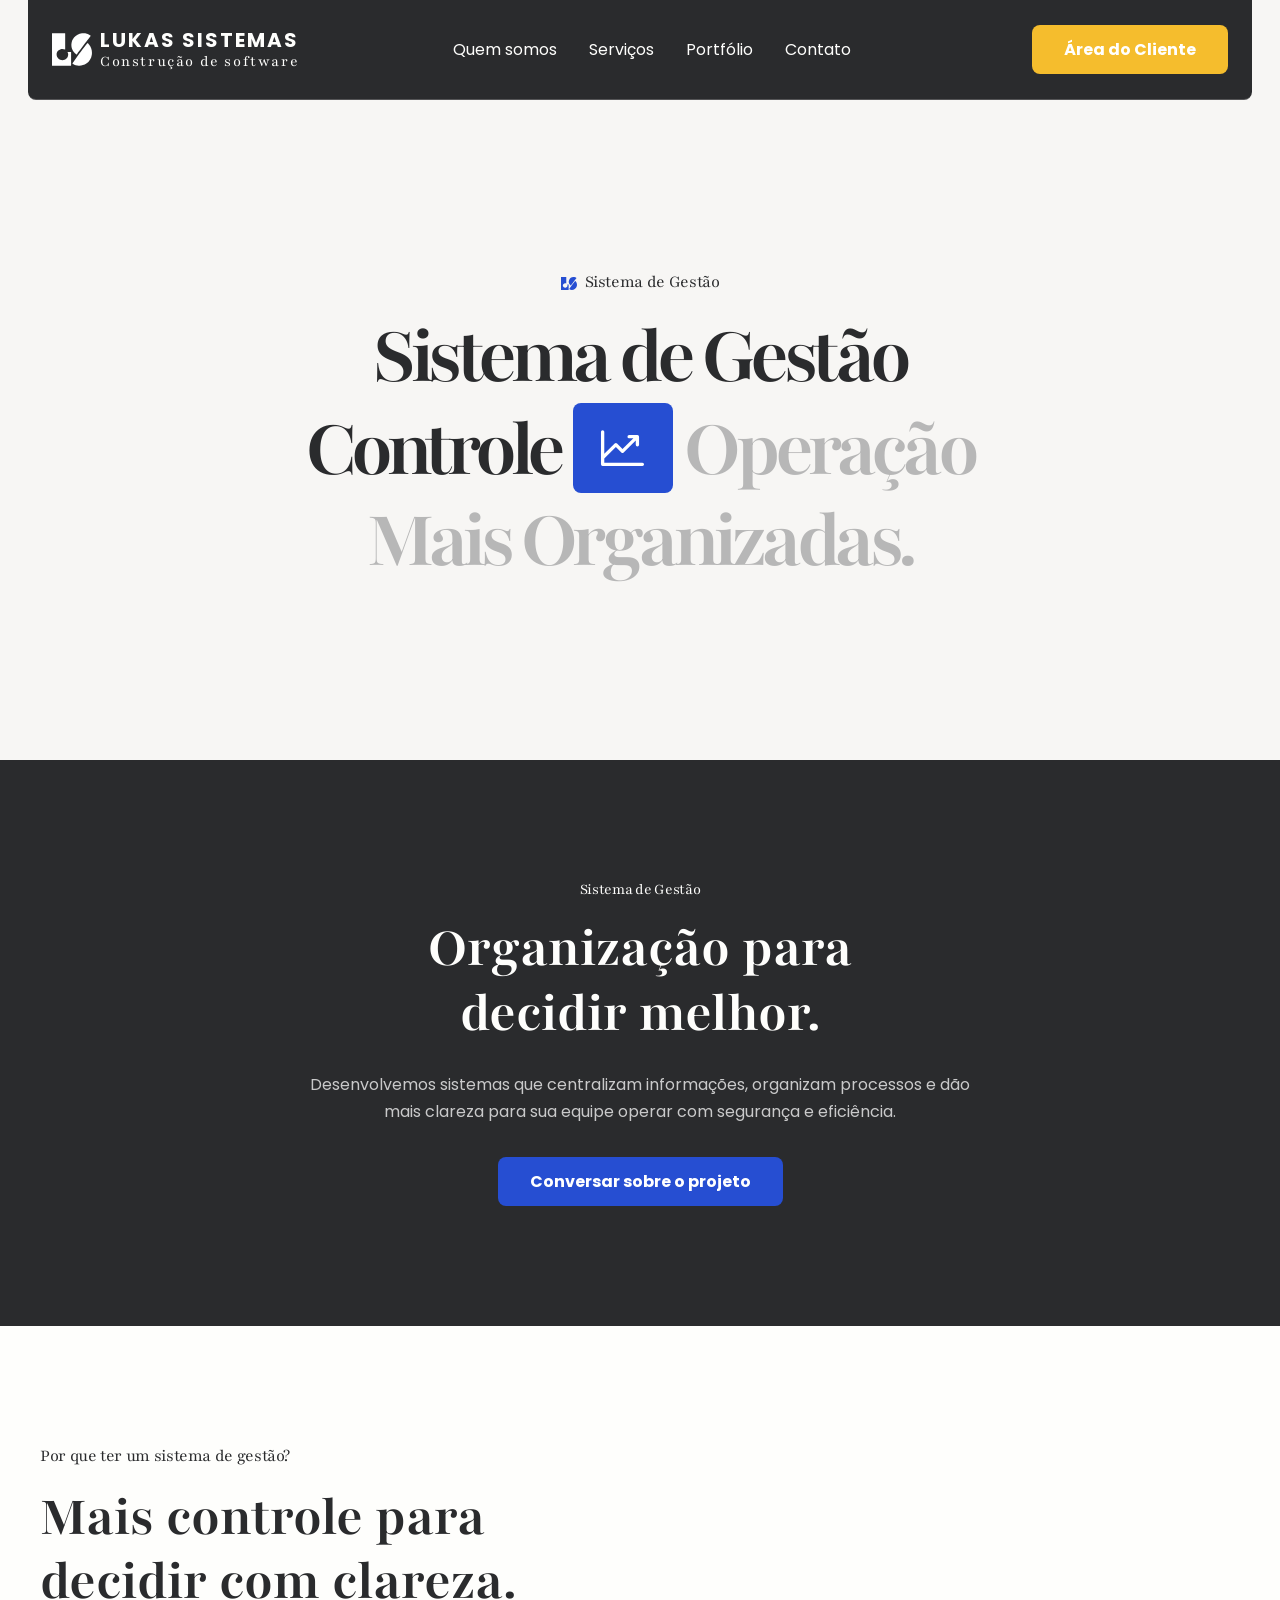
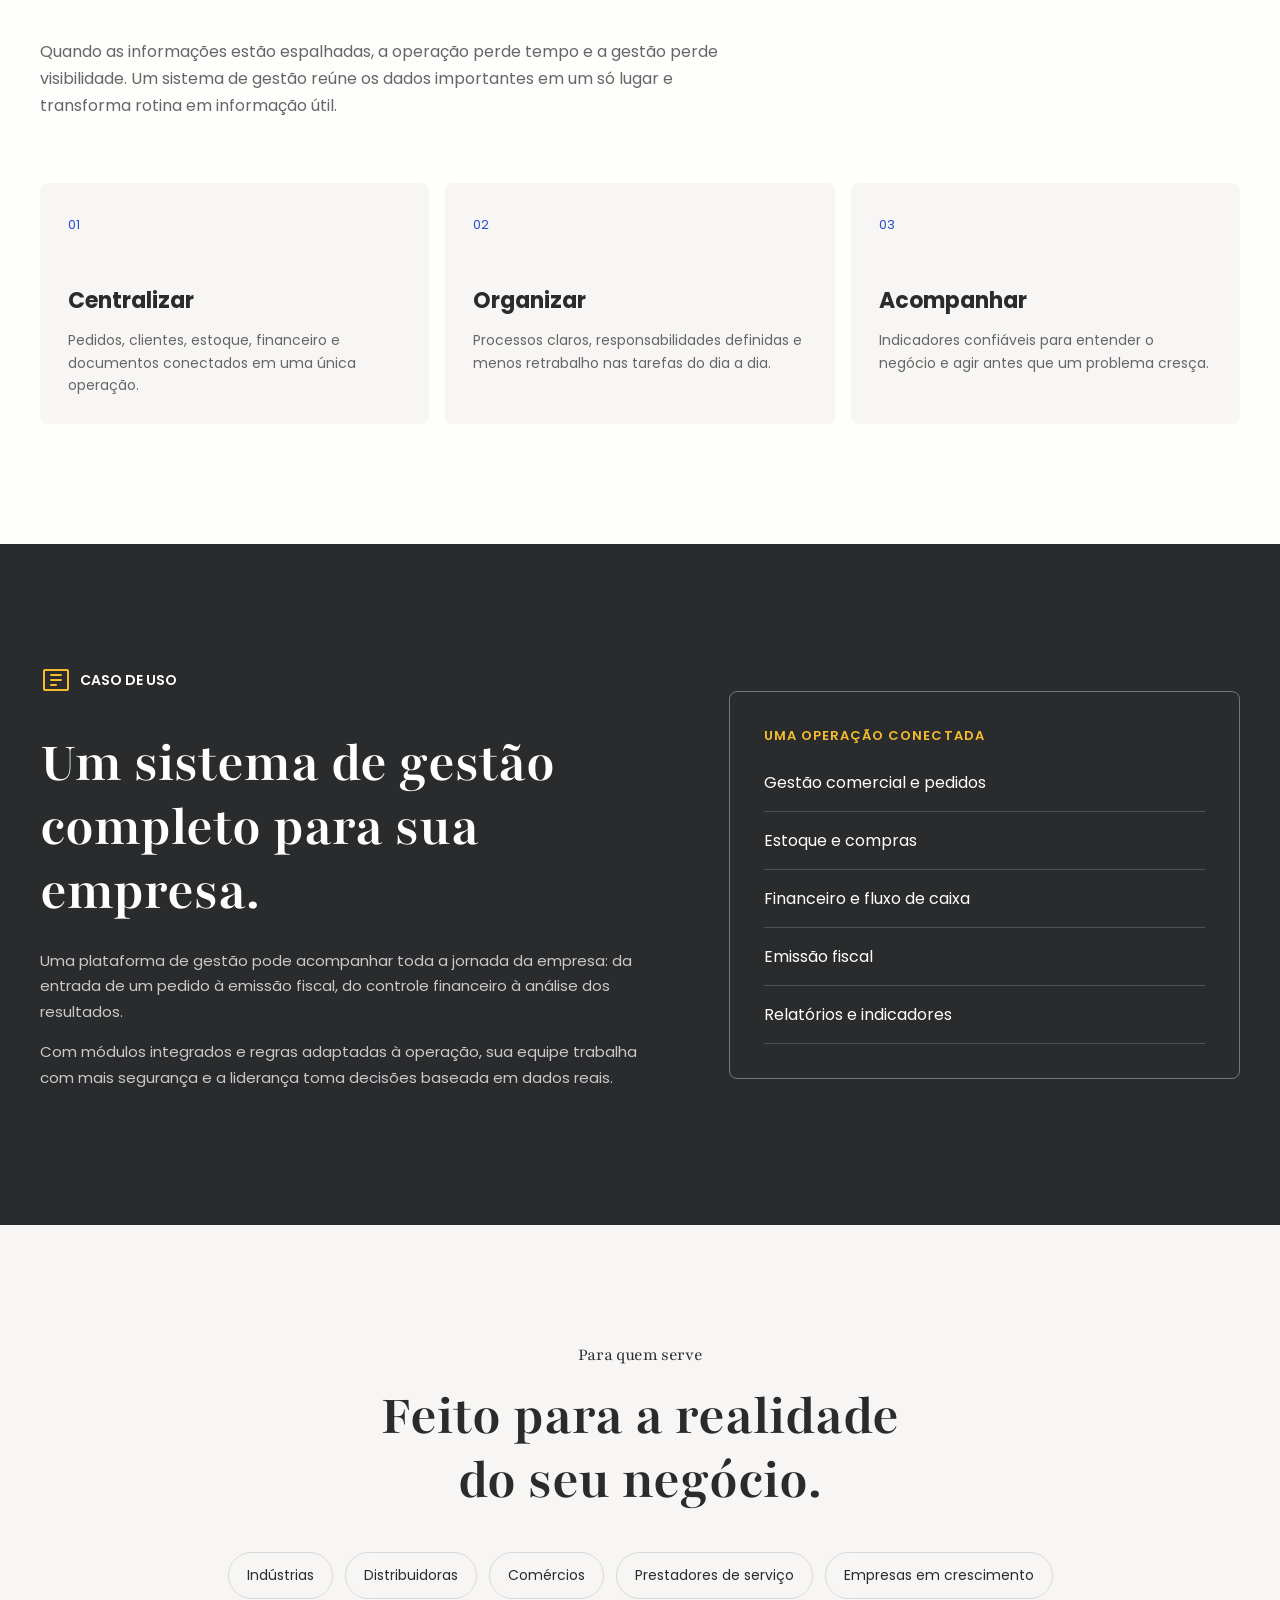
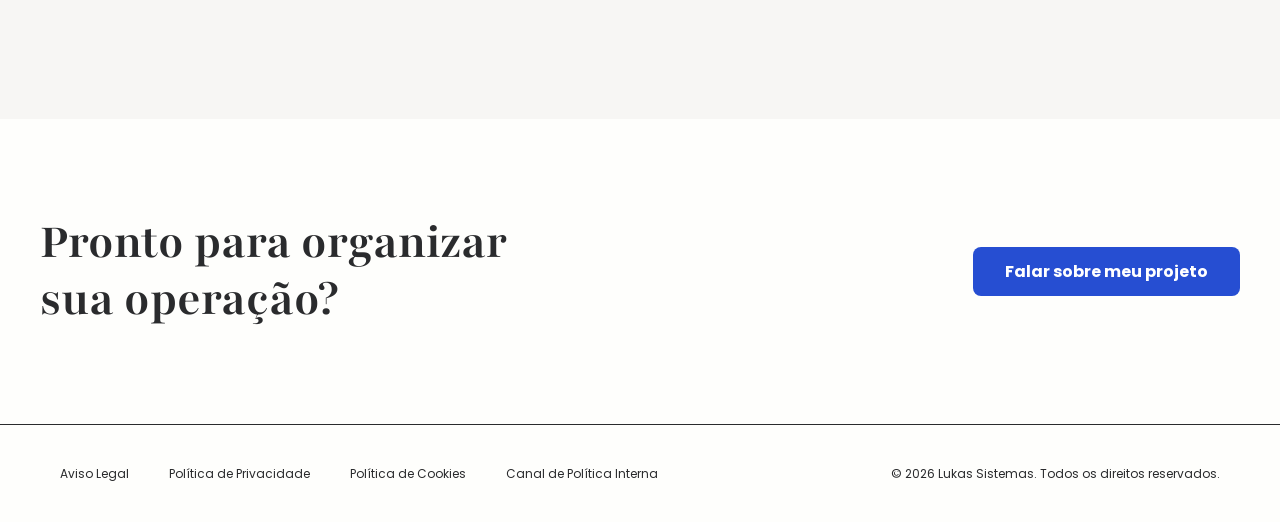
==== pages/sistema-gestao.html @ f1d06e4f "first commit" ====
﻿<!doctype html>
<html lang="pt-BR">

<head>
  <meta charset="utf-8" />
  <meta name="viewport" content="width=device-width, initial-scale=1" />
  <title>Sistema de Gestão | Lukas Sistemas</title>
  <link rel="preconnect" href="https://fonts.googleapis.com" />
  <link rel="preconnect" href="https://fonts.gstatic.com" crossorigin />
  <link
    href="https://fonts.googleapis.com/css2?family=Playfair:opsz,wght@5..1200,400;5..1200,700&family=Poppins:wght@300;400;600;700&display=swap"
    rel="stylesheet" />
  <link rel="stylesheet" href="../styles/styles.css" />
</head>

<body class="services-page service-detail-page">
  <header class="header header-dark"><a class="logo" href="../index.html#home"><img src="../assets/logo-lukas.svg"
        alt="" /><span><strong>Lukas Sistemas</strong><small>Construção de software</small></span></a><button
      class="menu-button" aria-label="Abrir menu"><i></i><i></i></button>
    <nav class="nav"><a href="../index.html#missao">Quem somos</a><a href="services.html#servicos">Serviços</a><a
        href="../index.html#solucoes">Portfólio</a><a href="contato.html">Contato</a></nav><a
      class="button client-button" href="contato.html">Área do Cliente</a>
  </header>
  <main>
    <section class="service-detail-hero">
      <p class="services-eyebrow"><img src="../assets/logo-lukas-blue.svg" alt="" /> Sistema de Gestão</p>
      <h1>
        <span>Sistema de Gestão</span>
        <span>Controle <strong class="services-hero-icon"><img src="../assets/icons/ChartLine-up.svg" alt="" /></strong>
          <em>Operação</em></span><span><em>Mais
            Organizadas.</em></span>
      </h1>
    </section>
    <section class="service-detail-intro">
      <p class="services-eyebrow">Sistema de Gestão</p>
      <h2>Organização para<br /><em>decidir melhor.</em></h2>
      <p>Desenvolvemos sistemas que centralizam informações, organizam processos e dão mais clareza para sua equipe
        operar com segurança e eficiência.</p><a class="button" href="contato.html">Conversar sobre o projeto
        <span></span></a>
    </section>
    <section class="detail-reasons">
      <div class="detail-section-heading">
        <p class="services-eyebrow">Por que ter um sistema de gestão?</p>
        <h2>Mais controle para<br /><em>decidir com clareza.</em></h2>
        <p>Quando as informações estão espalhadas, a operação perde tempo e a gestão perde visibilidade. Um sistema de
          gestão reúne os dados importantes em um só lugar e transforma rotina em informação útil.</p>
      </div>
      <div class="detail-reason-grid">
        <article><span>01</span>
          <h3>Centralizar</h3>
          <p>Pedidos, clientes, estoque, financeiro e documentos conectados em uma única operação.</p>
        </article>
        <article><span>02</span>
          <h3>Organizar</h3>
          <p>Processos claros, responsabilidades definidas e menos retrabalho nas tarefas do dia a dia.</p>
        </article>
        <article><span>03</span>
          <h3>Acompanhar</h3>
          <p>Indicadores confiáveis para entender o negócio e agir antes que um problema cresça.</p>
        </article>
      </div>
    </section>
    <section class="detail-use-case">
      <div class="detail-use-case-copy">
        <p class="service-feature-eyebrow"><svg xmlns="http://www.w3.org/2000/svg" width="32" height="32" fill="#f5bd2d"
            viewBox="0 0 256 256">
            <path
              d="M216,40H40A16,16,0,0,0,24,56V200a16,16,0,0,0,16,16H216a16,16,0,0,0,16-16V56A16,16,0,0,0,216,40Zm0,160H40V56H216V200ZM176,88a8,8,0,0,1-8,8H88a8,8,0,0,1,0-16h80A8,8,0,0,1,176,88Zm0,40a8,8,0,0,1-8,8H88a8,8,0,0,1,0-16h80A8,8,0,0,1,176,128Zm-40,40a8,8,0,0,1-8,8H88a8,8,0,0,1,0-16h40A8,8,0,0,1,136,168Z" />
          </svg> 
          CASO DE USO</p>
        <h2>Um sistema de gestão completo para sua empresa.</h2>
        <p>Uma plataforma de gestão pode acompanhar toda a jornada da empresa: da entrada de um pedido à emissão fiscal,
          do controle financeiro à análise dos resultados.</p>
        <p>Com módulos integrados e regras adaptadas à operação, sua equipe trabalha com mais segurança e a liderança
          toma decisões baseada em dados reais.</p>
      </div>
      <div class="detail-module-card">
        <p>Uma operação conectada</p>
        <ul>
          <li>Gestão comercial e pedidos</li>
          <li>Estoque e compras</li>
          <li>Financeiro e fluxo de caixa</li>
          <li>Emissão fiscal</li>
          <li>Relatórios e indicadores</li>
        </ul>
      </div>
    </section>
    <section class="detail-fit">
      <p class="services-eyebrow">Para quem serve</p>
      <h2>Feito para a realidade<br /><em>do seu negócio.</em></h2>
      <div class="detail-fit-list">
        <span>Indústrias</span><span>Distribuidoras</span><span>Comércios</span><span>Prestadores de
          serviço</span><span>Empresas em crescimento</span>
      </div>
    </section>
    <section class="service-detail-cta">
      <h2>Pronto para organizar<br /><em>sua operação?</em></h2><a class="button" href="contato.html">Falar sobre
        meu projeto <span></span></a>
    </section>
  </main>
  <footer>
    <div><a href="politics/aviso-legal.html">Aviso Legal</a><a href="politics/politica-privacidade.html">Política de Privacidade</a><a href="politics/politica-cookies.html">Política de Cookies</a><a
        href="politics/canal-politica-interna.html">Canal de Política Interna</a></div>
    <p>© 2026 Lukas Sistemas. Todos os direitos reservados.</p>
  </footer>
  <script src="../scripts/page-transition.js"></script>
</body>

</html>
---- styles/styles.css ----
@import url('./base.css');
@import url('./header.css');
@import url('./home.css');
@import url('./services.css');
@import url('./mission.css');
@import url('./solutions.css');
@import url('./contact.css');
@import url('./footer.css');
@import url('./responsive.css');
@import url('./page-styles/secondary-shared.css');
@import url('./page-styles/services.css');
@import url('./page-styles/service-detail.css');
@import url('./page-styles/contact.css');
@import url('./page-styles/legal.css');
@import url('./page-styles/responsive.css');
@import url('./page-transition.css');
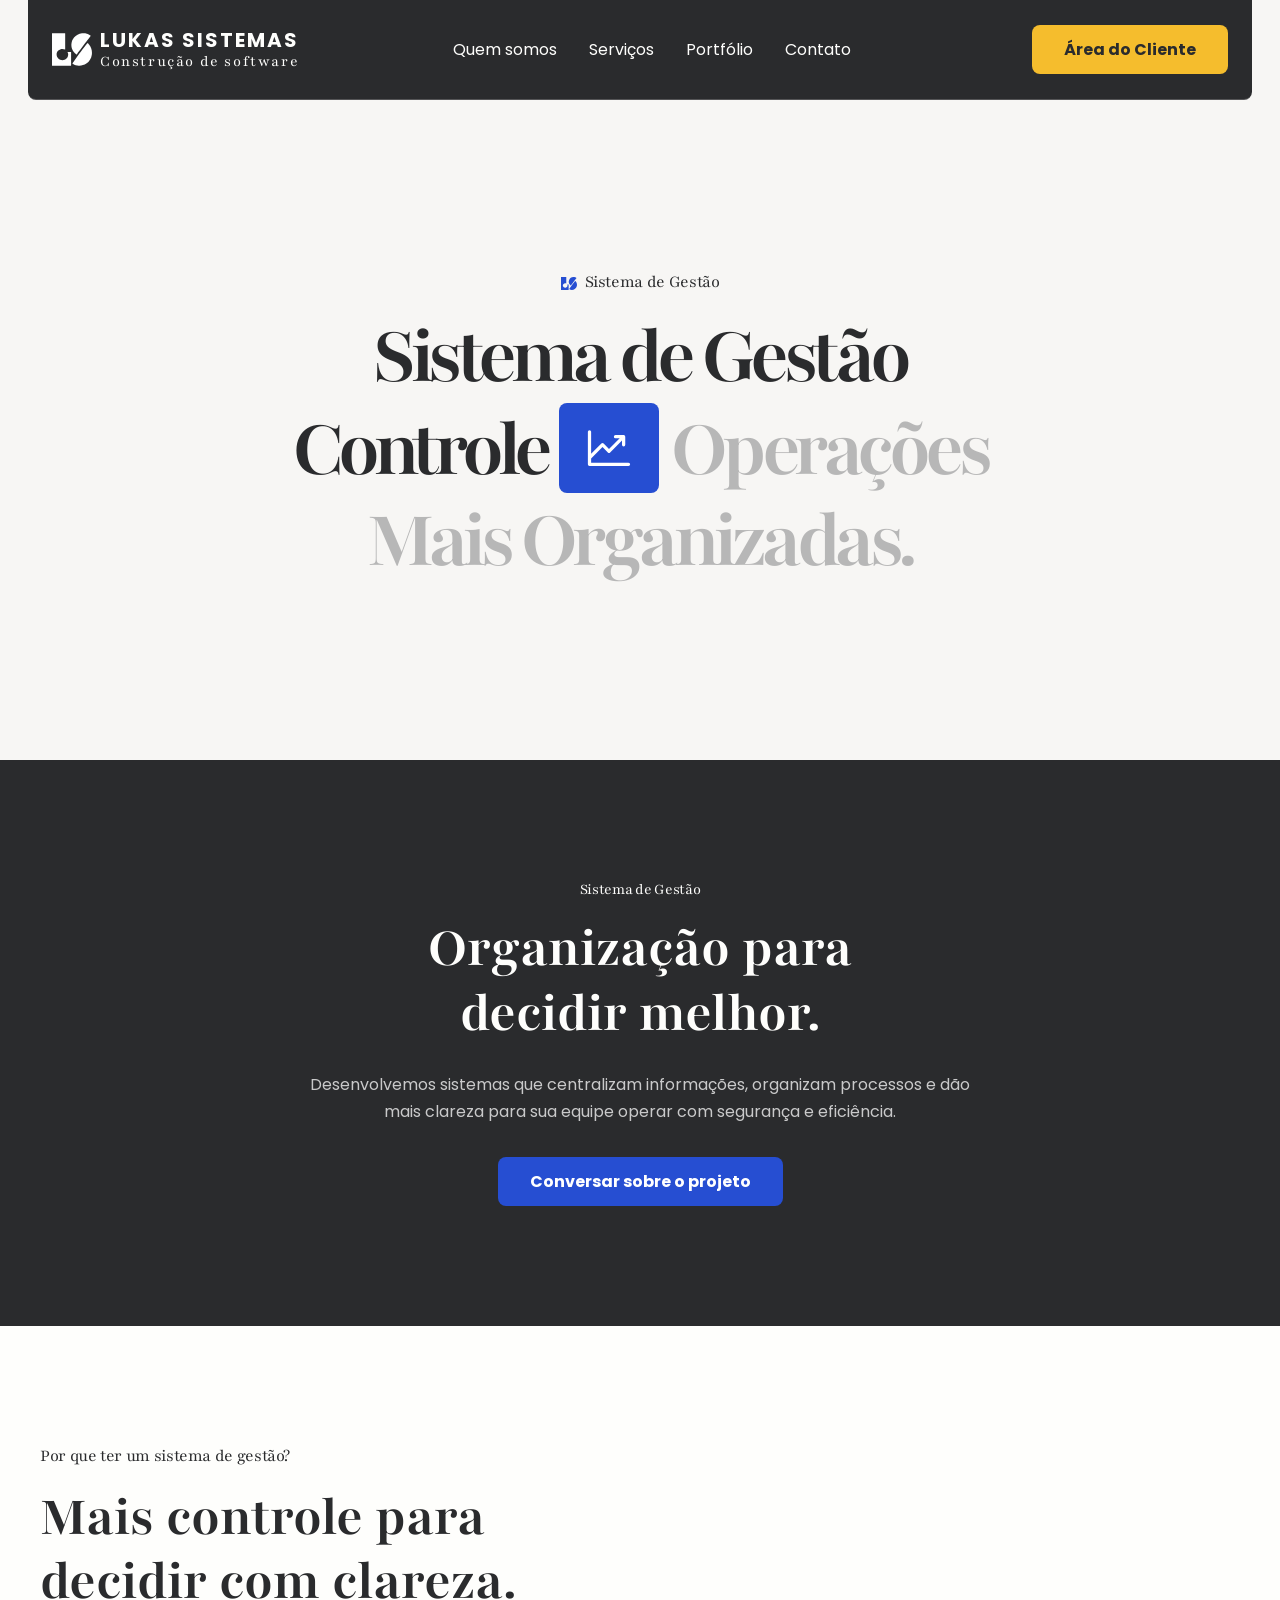
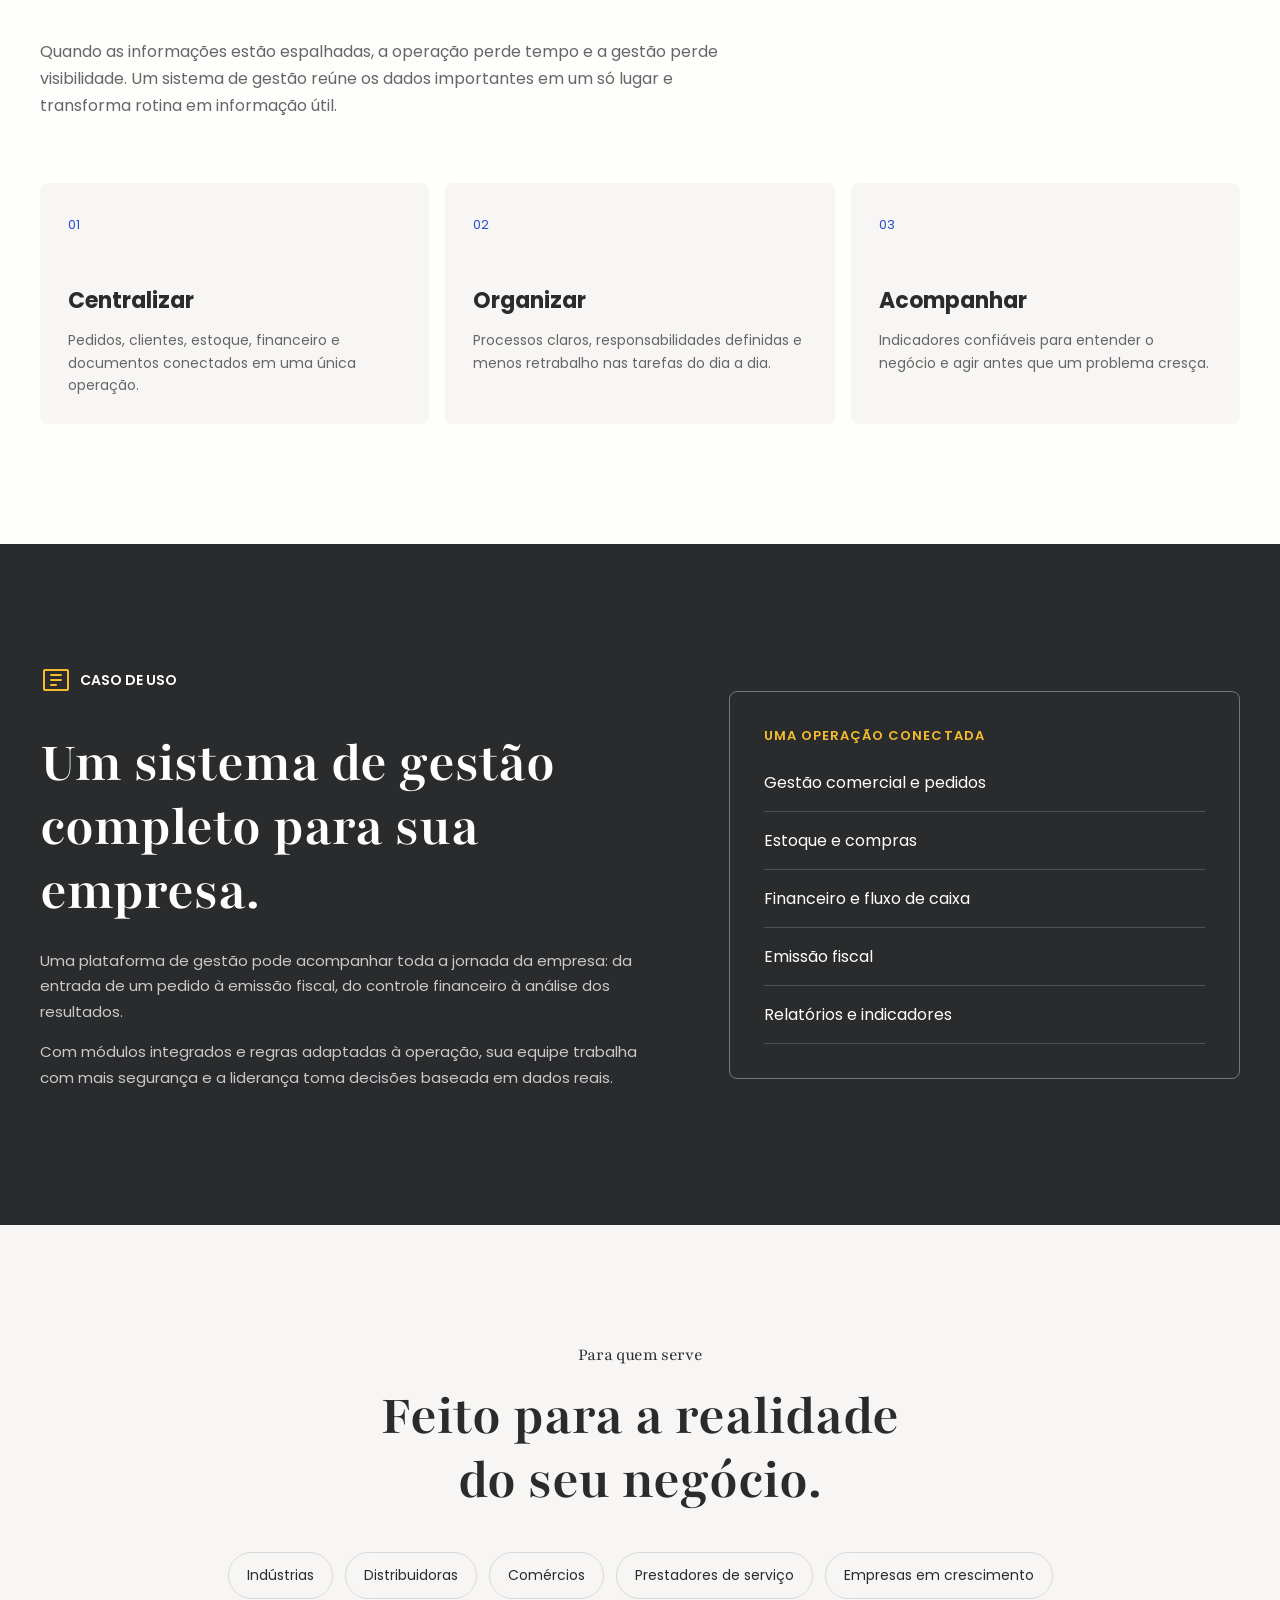
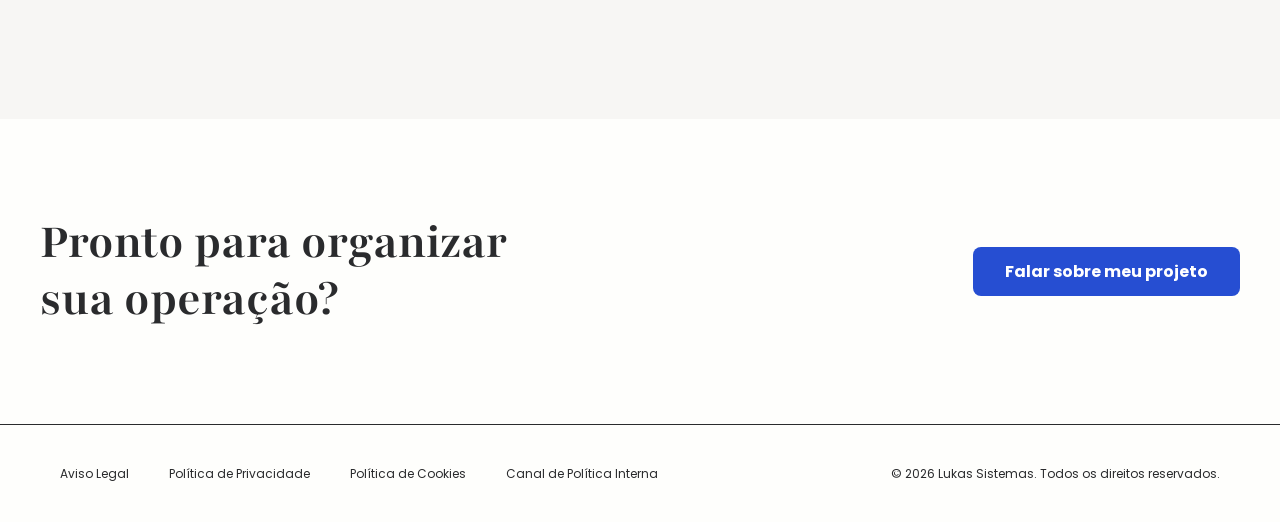
==== commit 994ba95c: "Correção seo e erro ortográfico" ====
--- a/pages/sistema-gestao.html
+++ b/pages/sistema-gestao.html
@@ -27,7 +27,7 @@
       <h1>
         <span>Sistema de Gestão</span>
         <span>Controle <strong class="services-hero-icon"><img src="../assets/icons/ChartLine-up.svg" alt="" /></strong>
-          <em>Operação</em></span><span><em>Mais
+          <em>Operações</em></span><span><em>Mais
             Organizadas.</em></span>
       </h1>
     </section>
@@ -108,4 +108,3 @@
 
 </html>
 
-
